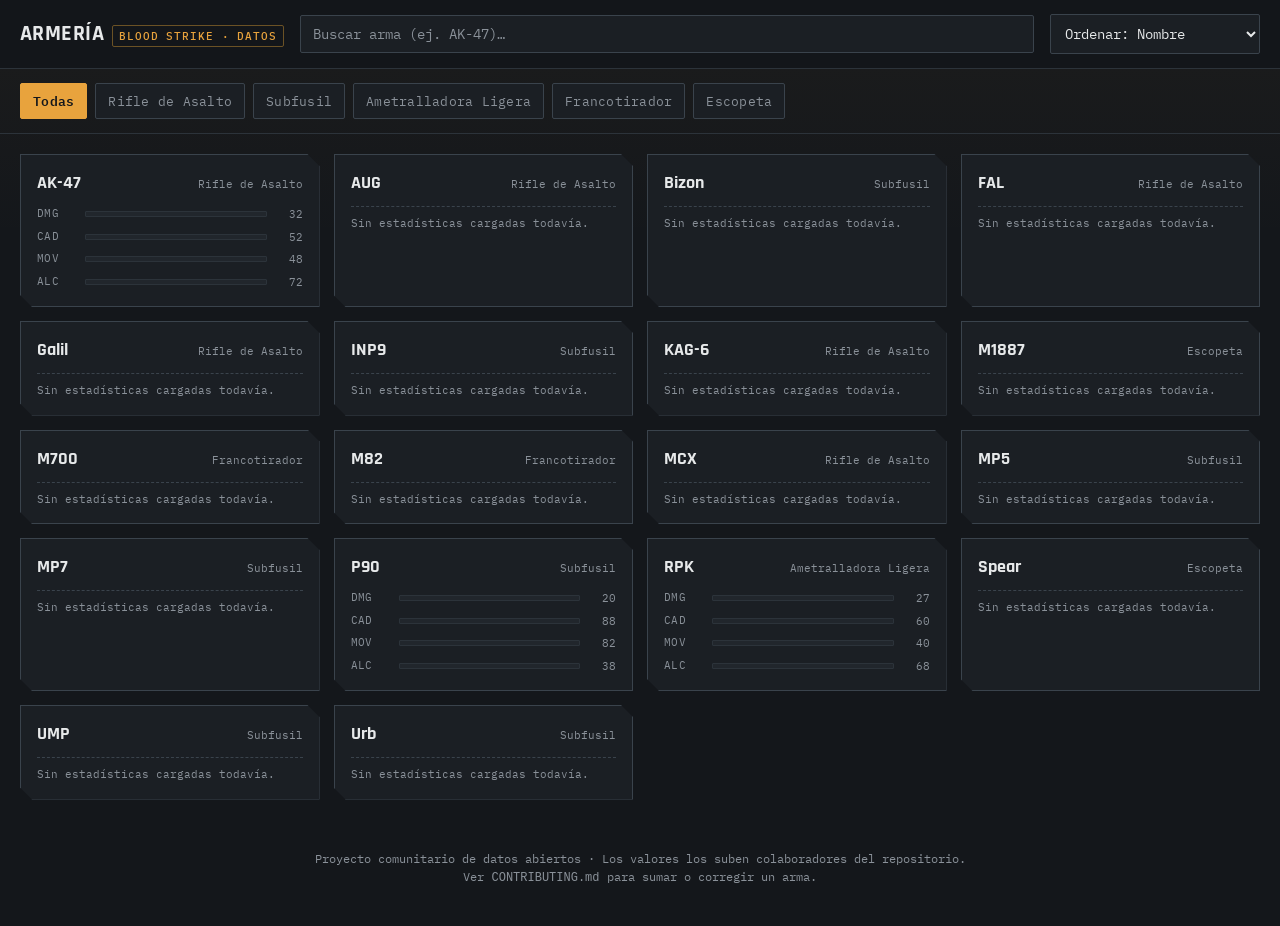
==== index.html @ 1758c244 "1st commit" ====
<!DOCTYPE html>
<html lang="es">
<head>
<meta charset="UTF-8">
<meta name="viewport" content="width=device-width, initial-scale=1.0">
<title>Armería — Base de datos de armas de Blood Strike</title>
<meta name="description" content="Estadísticas de armas de Blood Strike mantenidas por la comunidad: daño, cadencia, retroceso, movilidad, alcance y precisión.">
<link rel="preconnect" href="https://fonts.googleapis.com">
<link rel="preconnect" href="https://fonts.gstatic.com" crossorigin>
<link href="https://fonts.googleapis.com/css2?family=Rajdhani:wght@600;700&family=IBM+Plex+Mono:wght@400;500;600&display=swap" rel="stylesheet">
<link rel="stylesheet" href="css/style.css">
</head>
<body>

<header class="topbar">
  <div class="wordmark">ARMERÍA <span>BLOOD STRIKE · DATOS</span></div>
  <input type="search" id="search" class="search-input" placeholder="Buscar arma (ej. AK-47)…" autocomplete="off">
  <select id="sort" class="sort-select">
    <option value="nombre">Ordenar: Nombre</option>
    <option value="dano">Ordenar: Daño (torso)</option>
    <option value="cadencia">Ordenar: Cadencia</option>
    <option value="movilidad">Ordenar: Movilidad</option>
    <option value="alcance">Ordenar: Alcance</option>
    <option value="retroceso">Ordenar: Retroceso</option>
  </select>
</header>

<nav class="filters" id="filters">
  <!-- Las categorías se generan según los datos cargados -->
</nav>

<main>
  <div id="grid" class="weapon-grid" aria-live="polite"></div>
</main>

<footer>
  Proyecto comunitario de datos abiertos · Los valores los suben colaboradores del repositorio.
  <br>Ver <code>CONTRIBUTING.md</code> para sumar o corregir un arma.
</footer>

<div id="overlay" class="detail-overlay hidden">
  <div class="detail-panel" id="detail-panel" role="dialog" aria-modal="true"></div>
</div>

<script src="js/app.js" defer></script>
</body>
</html>
---- css/style.css ----
/* ===================================================================
   Blood Strike — Armería
   Paleta: consola táctica / pantalla de inspección de arma.
   =================================================================== */

:root {
  --bg: #14171b;
  --panel: #1b1f24;
  --panel-2: #21262c;
  --border: #2c333a;
  --border-strong: #3a434c;
  --text: #e7e9ea;
  --text-muted: #8a9199;
  --accent: #e8a33d;      /* ámbar — acción / foco */
  --accent-dim: #6b5225;
  --cyan: #4fd1c5;        /* selección / activo */
  --danger: #e2574c;      /* daño alto */
  --radius: 2px;
  --mono: "IBM Plex Mono", "SFMono-Regular", Consolas, monospace;
  --display: "Rajdhani", "Segoe UI", sans-serif;
}

* { box-sizing: border-box; }

html { color-scheme: dark; }

body {
  margin: 0;
  background: var(--bg);
  background-image:
    linear-gradient(180deg, rgba(232, 163, 61, 0.04), transparent 240px);
  color: var(--text);
  font-family: var(--mono);
  font-size: 14px;
  line-height: 1.5;
}

a { color: var(--cyan); }

button, select, input {
  font-family: inherit;
  font-size: inherit;
  color: inherit;
}

::selection { background: var(--accent); color: #14171b; }

/* Foco visible siempre (accesibilidad) */
:focus-visible {
  outline: 2px solid var(--cyan);
  outline-offset: 2px;
}

/* ---------- Cabecera ---------- */

.topbar {
  position: sticky;
  top: 0;
  z-index: 10;
  display: flex;
  flex-wrap: wrap;
  align-items: center;
  gap: 16px;
  padding: 14px 20px;
  background: rgba(20, 23, 27, 0.94);
  backdrop-filter: blur(6px);
  border-bottom: 1px solid var(--border);
}

.wordmark {
  display: flex;
  align-items: baseline;
  gap: 8px;
  font-family: var(--display);
  font-weight: 700;
  font-size: 22px;
  letter-spacing: 0.02em;
  color: var(--text);
  white-space: nowrap;
}

.wordmark span {
  font-family: var(--mono);
  font-weight: 500;
  font-size: 11px;
  letter-spacing: 0.08em;
  color: var(--accent);
  border: 1px solid var(--accent-dim);
  padding: 2px 6px;
  border-radius: var(--radius);
}

.search-input {
  flex: 1 1 220px;
  min-width: 160px;
  background: var(--panel);
  border: 1px solid var(--border-strong);
  color: var(--text);
  padding: 9px 12px;
  border-radius: var(--radius);
}

.search-input::placeholder { color: var(--text-muted); }

.sort-select {
  background: var(--panel);
  border: 1px solid var(--border-strong);
  padding: 9px 10px;
  border-radius: var(--radius);
}

/* ---------- Filtros de categoría ---------- */

.filters {
  display: flex;
  flex-wrap: wrap;
  gap: 8px;
  padding: 14px 20px;
  border-bottom: 1px solid var(--border);
}

.chip {
  background: var(--panel);
  border: 1px solid var(--border-strong);
  color: var(--text-muted);
  padding: 6px 12px;
  border-radius: var(--radius);
  cursor: pointer;
  font-size: 12.5px;
  letter-spacing: 0.02em;
}

.chip:hover { border-color: var(--cyan); color: var(--text); }

.chip.active {
  background: var(--accent);
  border-color: var(--accent);
  color: #14171b;
  font-weight: 600;
}

/* ---------- Grilla de armas ---------- */

.weapon-grid {
  display: grid;
  grid-template-columns: repeat(auto-fill, minmax(240px, 1fr));
  gap: 14px;
  padding: 20px;
  max-width: 1400px;
  margin: 0 auto;
}

.weapon-card {
  --clip: 12px;
  background: var(--panel);
  border: 1px solid var(--border-strong);
  clip-path: polygon(
    0 0, calc(100% - var(--clip)) 0, 100% var(--clip),
    100% 100%, var(--clip) 100%, 0 calc(100% - var(--clip))
  );
  padding: 14px 16px 16px;
  cursor: pointer;
  transition: border-color 120ms ease, box-shadow 120ms ease;
  text-align: left;
}

.weapon-card:hover,
.weapon-card:focus-visible {
  border-color: var(--cyan);
  box-shadow: 0 0 0 1px rgba(79, 209, 197, 0.25) inset;
}

.weapon-card__top {
  display: flex;
  justify-content: space-between;
  align-items: baseline;
  gap: 8px;
  margin-bottom: 10px;
}

.weapon-card__name {
  font-family: var(--display);
  font-weight: 700;
  font-size: 18px;
  color: var(--text);
}

.weapon-card__cat {
  font-size: 10.5px;
  color: var(--text-muted);
  white-space: nowrap;
}

.stat-row {
  display: grid;
  grid-template-columns: 40px 1fr 28px;
  align-items: center;
  gap: 8px;
  margin-top: 6px;
}

.stat-row__label {
  font-size: 10.5px;
  color: var(--text-muted);
  letter-spacing: 0.04em;
}

.stat-row__value {
  font-size: 11px;
  text-align: right;
  color: var(--text-muted);
}

.bar {
  height: 6px;
  background: var(--panel-2);
  border: 1px solid var(--border);
  border-radius: 1px;
  overflow: hidden;
}

.bar__fill {
  height: 100%;
  background: var(--accent);
}

.bar__fill.cyan { background: var(--cyan); }
.bar__fill.danger { background: var(--danger); }

.weapon-card__empty {
  margin-top: 10px;
  font-size: 11px;
  color: var(--text-muted);
  border-top: 1px dashed var(--border-strong);
  padding-top: 8px;
}

.empty-state, .error-state {
  padding: 60px 20px;
  text-align: center;
  color: var(--text-muted);
  max-width: 480px;
  margin: 0 auto;
}

.error-state code {
  display: block;
  margin-top: 10px;
  color: var(--danger);
  font-size: 12px;
}

/* ---------- Panel de detalle ---------- */

.detail-overlay {
  position: fixed;
  inset: 0;
  background: rgba(10, 12, 14, 0.72);
  display: flex;
  align-items: flex-start;
  justify-content: center;
  padding: 40px 16px;
  overflow-y: auto;
  z-index: 20;
}

.detail-overlay.hidden { display: none; }

.detail-panel {
  background: var(--panel);
  border: 1px solid var(--border-strong);
  max-width: 560px;
  width: 100%;
  padding: 24px 26px 26px;
}

.detail-panel__head {
  display: flex;
  justify-content: space-between;
  align-items: flex-start;
  gap: 12px;
  border-bottom: 1px solid var(--border);
  padding-bottom: 14px;
  margin-bottom: 18px;
}

.detail-panel__name {
  font-family: var(--display);
  font-size: 26px;
  font-weight: 700;
}

.detail-panel__cat {
  color: var(--accent);
  font-size: 12px;
  letter-spacing: 0.03em;
  margin-top: 2px;
}

.detail-close {
  background: none;
  border: 1px solid var(--border-strong);
  color: var(--text-muted);
  width: 30px;
  height: 30px;
  cursor: pointer;
  border-radius: var(--radius);
}

.detail-close:hover { color: var(--text); border-color: var(--cyan); }

.detail-section { margin-bottom: 18px; }

.detail-section__title {
  font-size: 11px;
  color: var(--text-muted);
  letter-spacing: 0.06em;
  margin-bottom: 8px;
}

.dano-grid {
  display: grid;
  grid-template-columns: repeat(3, 1fr);
  gap: 10px;
}

.dano-cell {
  background: var(--panel-2);
  border: 1px solid var(--border);
  padding: 10px;
  text-align: center;
}

.dano-cell__num {
  font-family: var(--display);
  font-size: 22px;
  font-weight: 700;
  color: var(--danger);
}

.dano-cell__label {
  font-size: 10px;
  color: var(--text-muted);
  margin-top: 2px;
}

.detail-panel .stat-row { grid-template-columns: 90px 1fr 32px; margin-top: 10px; }
.detail-panel .stat-row__label { font-size: 11px; }

.detail-notas {
  font-size: 12.5px;
  color: var(--text-muted);
  font-style: italic;
  line-height: 1.5;
}

.detail-meta {
  font-size: 11px;
  color: var(--text-muted);
  border-top: 1px solid var(--border);
  padding-top: 12px;
  margin-top: 4px;
}

/* ---------- Pie ---------- */

footer {
  text-align: center;
  padding: 30px 20px 40px;
  color: var(--text-muted);
  font-size: 12px;
}

footer a { color: var(--text-muted); text-decoration: underline; }
footer a:hover { color: var(--cyan); }

/* ---------- Editor de armas (tools/editor.html) ---------- */

.editor-wrap {
  max-width: 920px;
  margin: 0 auto;
  padding: 24px 20px 60px;
}

.editor-intro {
  color: var(--text-muted);
  font-size: 13px;
  max-width: 640px;
  margin-bottom: 22px;
  line-height: 1.6;
}

.editor-layout {
  display: grid;
  grid-template-columns: 1.1fr 0.9fr;
  gap: 18px;
  align-items: start;
}

@media (max-width: 820px) {
  .editor-layout { grid-template-columns: 1fr; }
}

.panel {
  background: var(--panel);
  border: 1px solid var(--border-strong);
  padding: 18px 20px 20px;
}

.panel__title {
  font-family: var(--display);
  font-size: 15px;
  font-weight: 700;
  margin-bottom: 14px;
  color: var(--accent);
}

.field { margin-bottom: 12px; }

.field label {
  display: block;
  font-size: 11px;
  color: var(--text-muted);
  margin-bottom: 4px;
  letter-spacing: 0.02em;
}

.field input,
.field select,
.field textarea {
  width: 100%;
  background: var(--panel-2);
  border: 1px solid var(--border-strong);
  color: var(--text);
  padding: 8px 10px;
  border-radius: var(--radius);
}

.field textarea { resize: vertical; min-height: 70px; }

.field-grid {
  display: grid;
  grid-template-columns: repeat(3, 1fr);
  gap: 10px;
}

.field-grid-2 {
  display: grid;
  grid-template-columns: repeat(2, 1fr);
  gap: 10px;
}

.btn {
  background: var(--accent);
  border: 1px solid var(--accent);
  color: #14171b;
  font-weight: 600;
  padding: 9px 14px;
  border-radius: var(--radius);
  cursor: pointer;
}

.btn:hover { filter: brightness(1.08); }

.btn.secondary {
  background: transparent;
  color: var(--text);
  border: 1px solid var(--border-strong);
  font-weight: 500;
}

.btn.secondary:hover { border-color: var(--cyan); }

.actions { display: flex; flex-wrap: wrap; gap: 10px; margin-top: 6px; }

.json-preview {
  background: var(--panel-2);
  border: 1px solid var(--border);
  padding: 12px;
  font-size: 12px;
  white-space: pre-wrap;
  word-break: break-word;
  max-height: 480px;
  overflow: auto;
}

.paste-box { margin-top: 10px; }

.hint { font-size: 11px; color: var(--text-muted); margin-top: 8px; }

.status-msg {
  font-size: 12px;
  margin-top: 10px;
  min-height: 16px;
  color: var(--cyan);
}

.back-link {
  display: inline-block;
  margin-bottom: 16px;
  font-size: 12.5px;
  color: var(--text-muted);
}

@media (prefers-reduced-motion: reduce) {
  * { transition: none !important; }
}
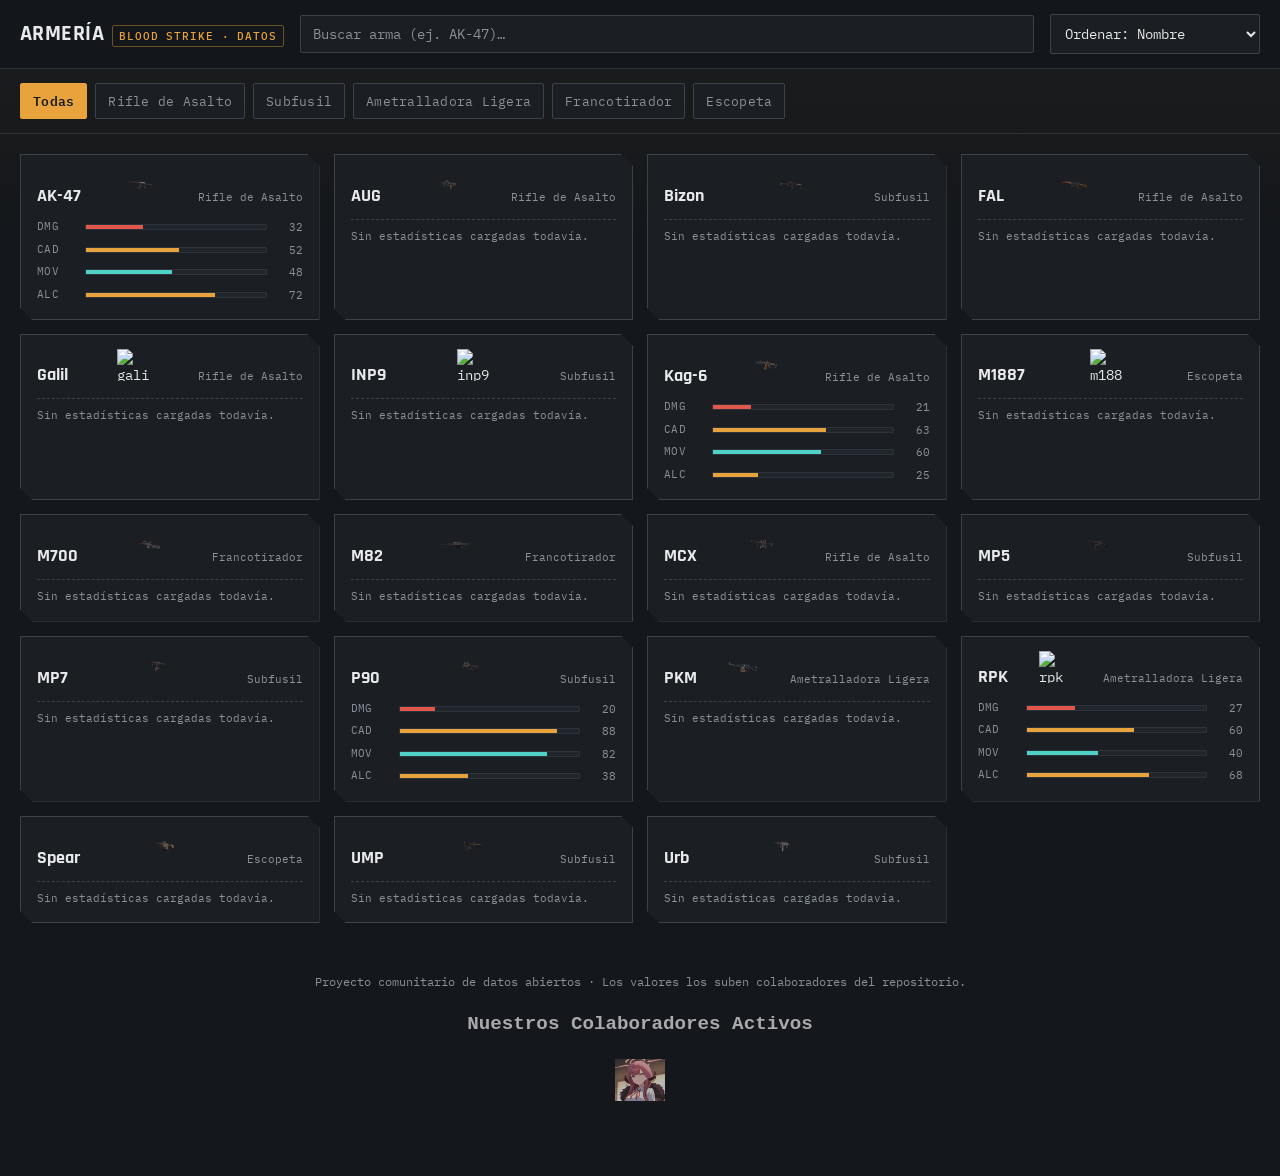
==== commit 5590da07: "poco a poco metiendo armas + En el footer se agregó una sección de colaboradores y sus redes. + Se a" ====
--- a/index.html
+++ b/index.html
@@ -35,7 +35,15 @@
 
 <footer>
   Proyecto comunitario de datos abiertos · Los valores los suben colaboradores del repositorio.
-  <br>Ver <code>CONTRIBUTING.md</code> para sumar o corregir un arma.
+  <div class="colaboradores-container">
+    <h3 class="colaboradores-titulo">Nuestros Colaboradores Activos</h3>
+    
+    <div class="colaboradores-logos">
+      <a href="https://discord.com/invite/66wMxwsn" target="_blank">
+        <img src="images/supersex44logo.png" alt="Logo del Colaborador 1">
+      </a>
+    </div>
+  </div>
 </footer>
 
 <div id="overlay" class="detail-overlay hidden">
--- a/css/style.css
+++ b/css/style.css
@@ -11,10 +11,11 @@
   --border-strong: #3a434c;
   --text: #e7e9ea;
   --text-muted: #8a9199;
-  --accent: #e8a33d;      /* ámbar — acción / foco */
+  --accent: #e8a33d;      /* ámbar — acción / foco / ajuste */
   --accent-dim: #6b5225;
   --cyan: #4fd1c5;        /* selección / activo */
-  --danger: #e2574c;      /* daño alto */
+  --danger: #e2574c;      /* daño alto / nerf */
+  --buff: #64c76a;        /* buff */
   --radius: 2px;
   --mono: "IBM Plex Mono", "SFMono-Regular", Consolas, monospace;
   --display: "Rajdhani", "Segoe UI", sans-serif;
@@ -212,6 +213,7 @@
 }
 
 .bar {
+  display: inline-block; /*fix*/
   height: 6px;
   background: var(--panel-2);
   border: 1px solid var(--border);
@@ -220,6 +222,7 @@
 }
 
 .bar__fill {
+  display: block;
   height: 100%;
   background: var(--accent);
 }
@@ -284,7 +287,8 @@
   margin-bottom: 18px;
 }
 
-.detail-panel__name {
+.detail-panel__name
+{
   font-family: var(--display);
   font-size: 26px;
   font-weight: 700;
@@ -298,6 +302,7 @@
 }
 
 .detail-close {
+  justify-content: left;
   background: none;
   border: 1px solid var(--border-strong);
   color: var(--text-muted);
@@ -361,6 +366,115 @@
   padding-top: 12px;
   margin-top: 4px;
 }
+
+/* ---------- Historial de cambios ---------- */
+
+.hidden { display: none; }
+
+.tag {
+  display: inline-block;
+  font-size: 10.5px;
+  font-weight: 700;
+  letter-spacing: 0.03em;
+  padding: 2px 7px;
+  border-radius: 2px;
+  line-height: 1.6;
+}
+
+.tag-buff { background: rgba(100, 199, 106, 0.12); color: var(--buff); border: 1px solid rgba(100, 199, 106, 0.4); }
+.tag-nerf { background: rgba(226, 87, 76, 0.12); color: var(--danger); border: 1px solid rgba(226, 87, 76, 0.4); }
+.tag-ajuste { background: rgba(232, 163, 61, 0.12); color: var(--accent); border: 1px solid rgba(232, 163, 61, 0.4); }
+
+.historial-toggle { width: 100%; text-align: left; }
+
+.historial-body { margin-top: 12px; }
+
+.historial-year { margin-top: 14px; }
+
+.historial-year:first-child { margin-top: 0; }
+
+.historial-year__title {
+  font-family: var(--display);
+  font-size: 13px;
+  font-weight: 700;
+  color: var(--text-muted);
+  margin-bottom: 6px;
+}
+
+.historial-entry {
+  border-top: 1px dashed var(--border-strong);
+  padding: 9px 0;
+}
+
+.historial-entry__row {
+  display: flex;
+  align-items: center;
+  gap: 8px;
+  flex-wrap: wrap;
+  font-size: 12.5px;
+}
+
+.historial-entry__mes { font-weight: 600; }
+
+.historial-entry__titulo { color: var(--text-muted); font-size: 12px; }
+
+.historial-entry__toggle {
+  background: none;
+  border: none;
+  color: var(--cyan);
+  cursor: pointer;
+  font-size: 12px;
+  padding: 0;
+  text-decoration: underline;
+  margin-left: auto;
+}
+
+.historial-entry__snapshot {
+  display: none;
+  margin-top: 10px;
+  padding-left: 2px;
+}
+
+.historial-entry__snapshot.open { display: block; }
+
+.historial-entry__snapshot .dano-grid { margin-bottom: 8px; }
+
+/* ---------- Historial dentro del editor (tools/editor.html) ---------- */
+
+.hist-add-grid {
+  display: grid;
+  grid-template-columns: 140px 130px 1fr;
+  gap: 10px;
+}
+
+@media (max-width: 560px) {
+  .hist-add-grid { grid-template-columns: 1fr; }
+}
+
+.hist-item {
+  display: flex;
+  align-items: center;
+  gap: 8px;
+  padding: 7px 0;
+  border-top: 1px dashed var(--border-strong);
+  font-size: 12px;
+  flex-wrap: wrap;
+}
+
+.hist-item__titulo { color: var(--text-muted); }
+
+.hist-item__quitar {
+  background: none;
+  border: 1px solid var(--border-strong);
+  color: var(--text-muted);
+  font-size: 11px;
+  padding: 2px 8px;
+  cursor: pointer;
+  margin-left: auto;
+  border-radius: var(--radius);
+}
+
+.hist-item__quitar:hover { color: var(--danger); border-color: var(--danger); }
 
 /* ---------- Pie ---------- */
 
@@ -502,6 +616,50 @@
   color: var(--text-muted);
 }
 
+/*collabs*/
+.colaboradores-titulo {
+  font-size: 1.2rem;
+  margin-bottom: 20px;
+  color: #aaa;
+}
+
+/* Contenedor Flexbox para los logos */
+.colaboradores-logos {
+  display: flex;
+  justify-content: center; /* Centra los logos horizontalmente */
+  align-items: center;     /* Centra los logos verticalmente */
+  gap: 30px;               /* Espacio entre cada logo */
+  flex-wrap: wrap;         /* Si no hay espacio, bajan a la siguiente línea */
+  margin-bottom: 30px;
+}
+
+/* Controlar el tamaño de las imágenes */
+.colaboradores-logos img {
+  max-width: 50px; /* Ancho máximo para que no se vean gigantes */
+  height: auto;
+  opacity: 0.7; /* Un poco transparentes para que no resalten demasiado */
+  transition: opacity 0.3s ease; /* Transición suave */
+}
+
+/* Efecto al pasar el ratón por encima (Hover) */
+.colaboradores-logos img:hover {
+  opacity: 1; /* Se vuelven 100% visibles al tocarlas con el cursor */
+}
+
+/*Imagen de cada arma en la carta*/
+.arma-icon {
+  width: 32px;
+  height: 32px;
+  object-fit: contain; /* Evita que la imagen se deforme si no es exactamente cuadrada */
+}
+.arma-detail-icon/*fix*/
+{
+  width: 128px;
+  height: 64px;
+  margin-top: 4px;
+}
+
+
 @media (prefers-reduced-motion: reduce) {
   * { transition: none !important; }
 }
